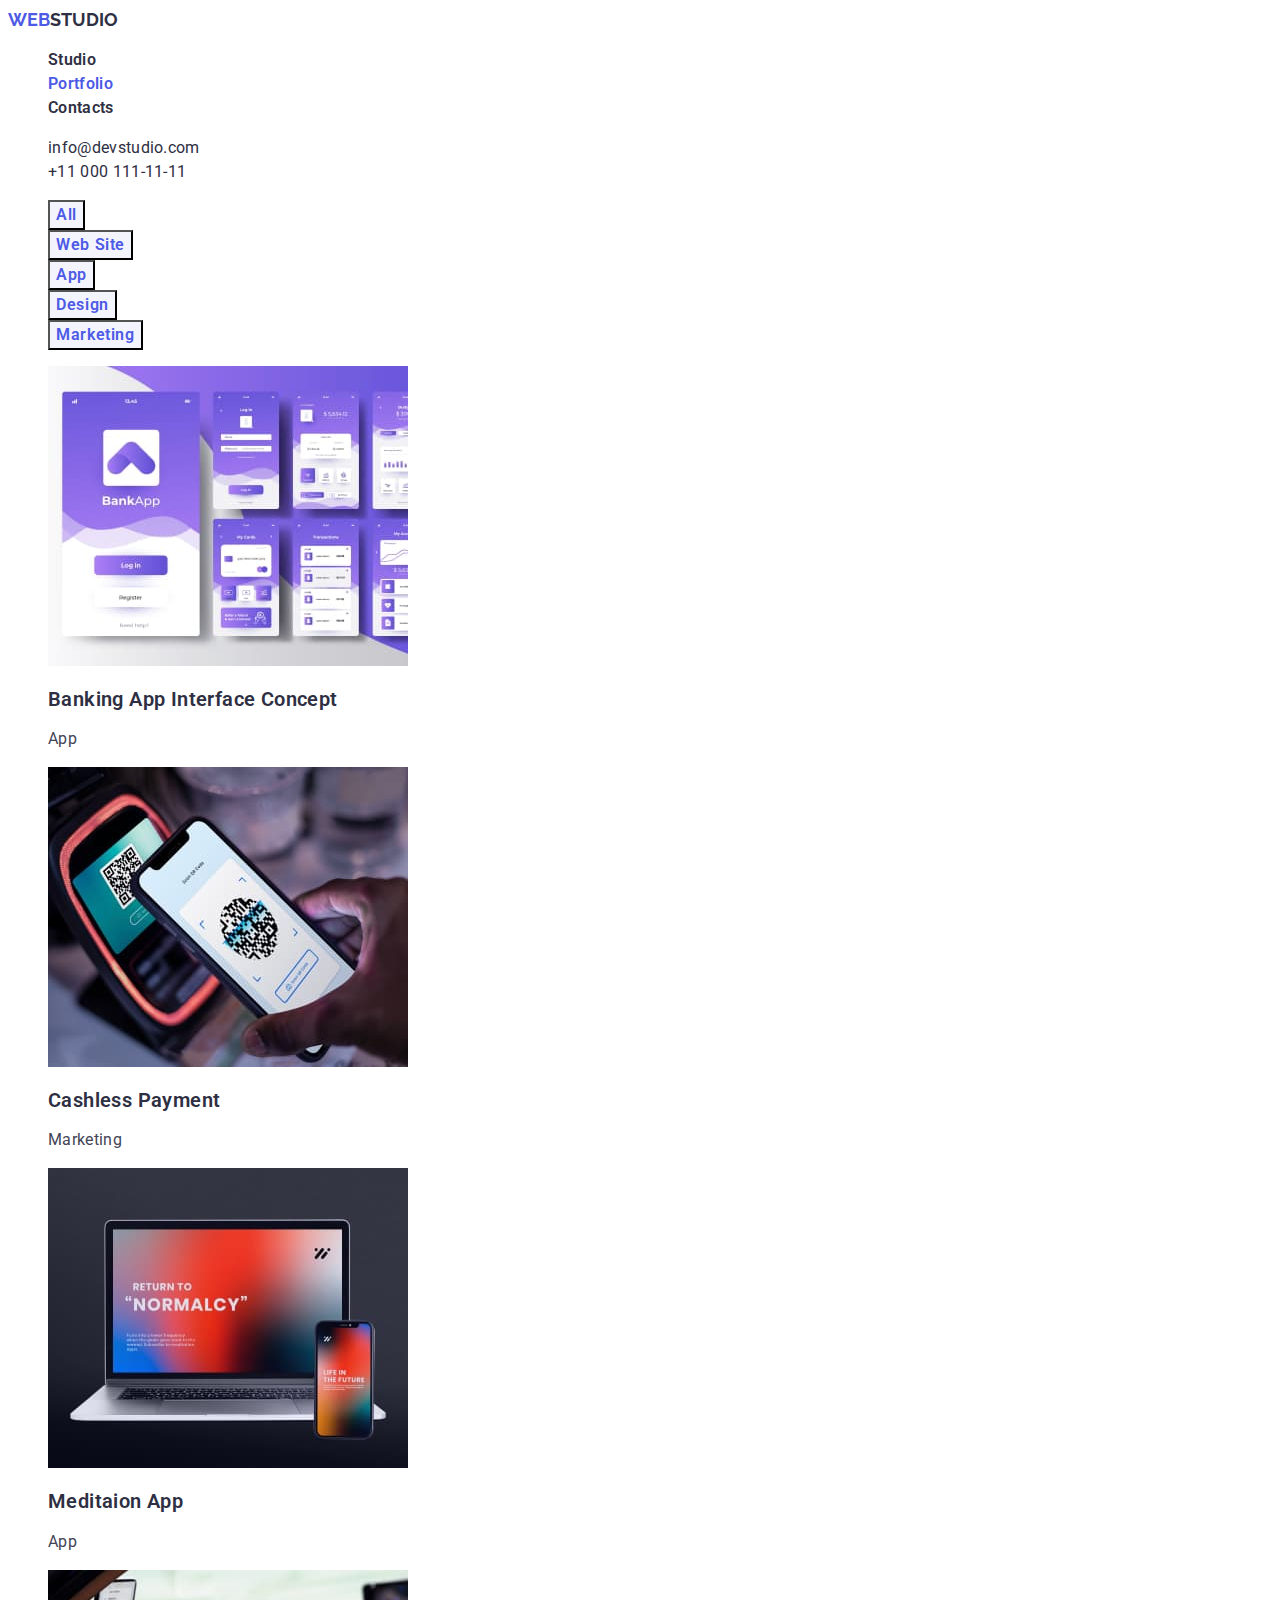
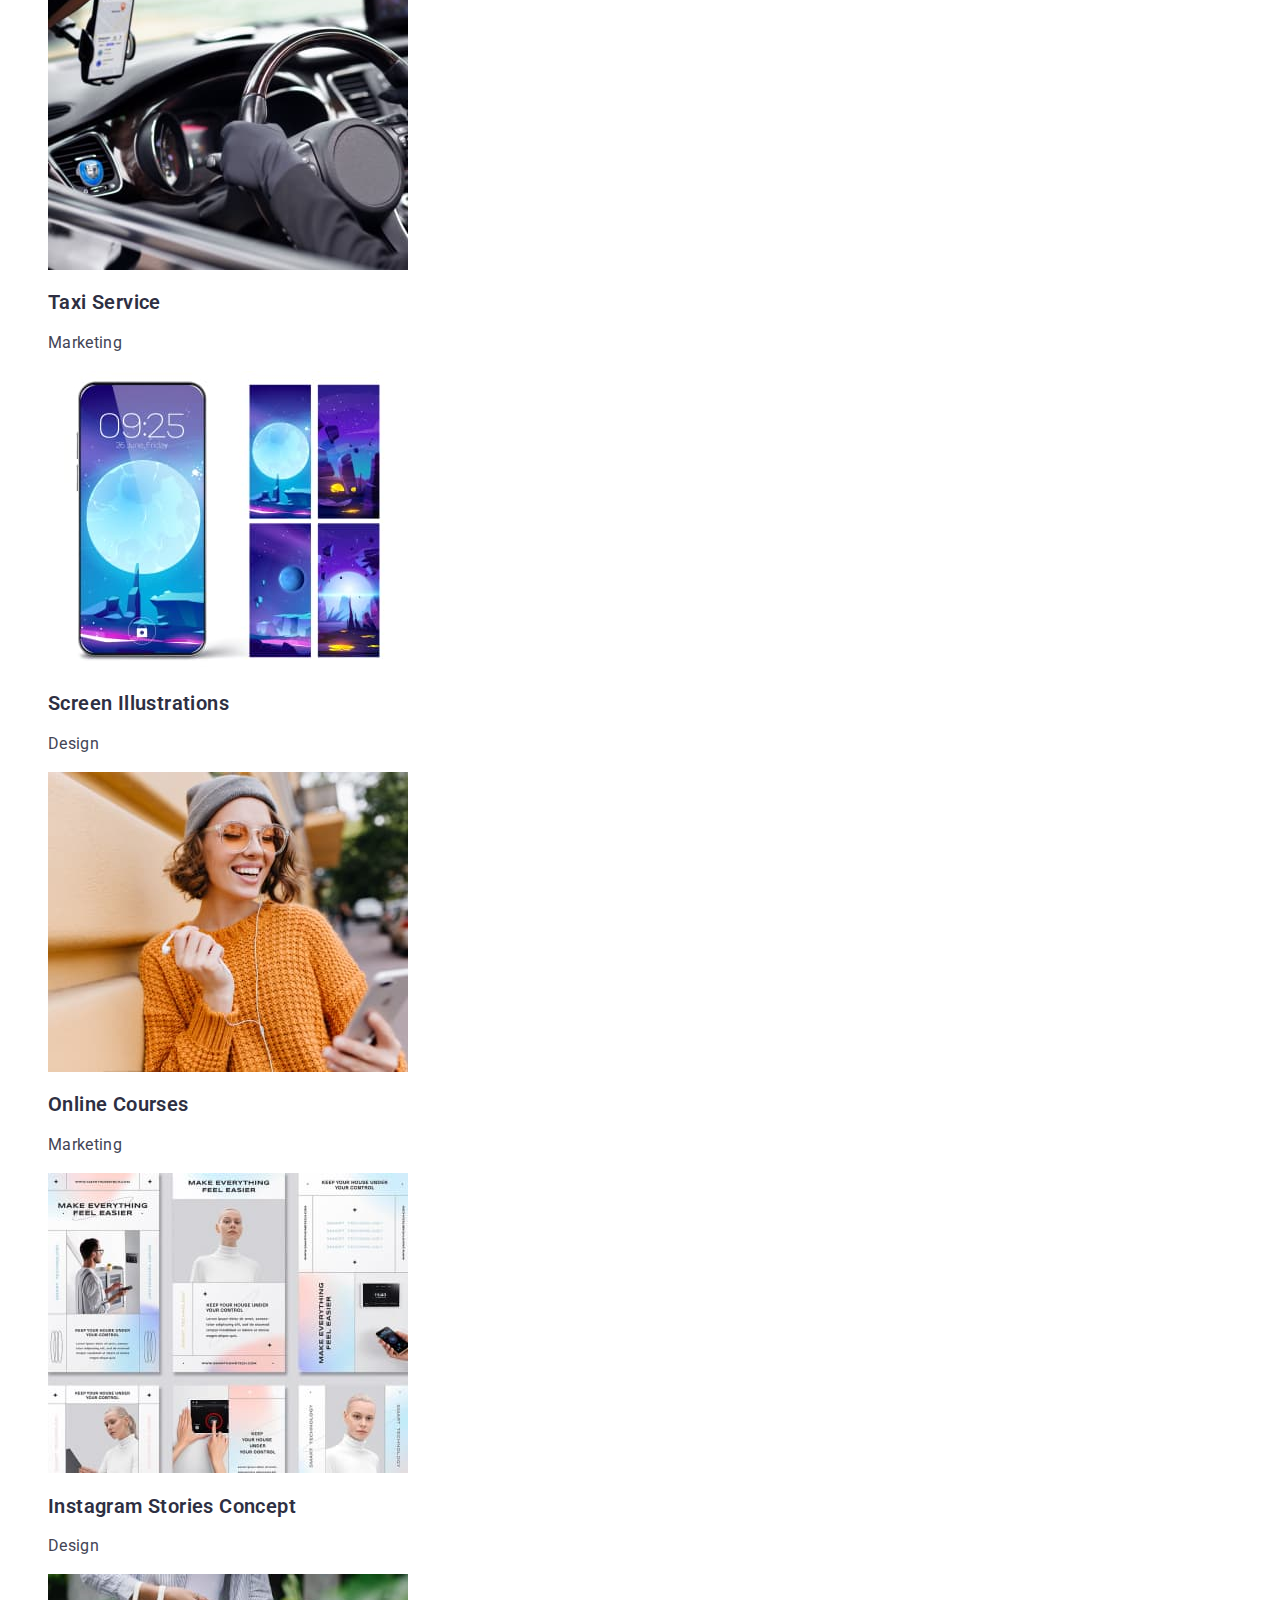
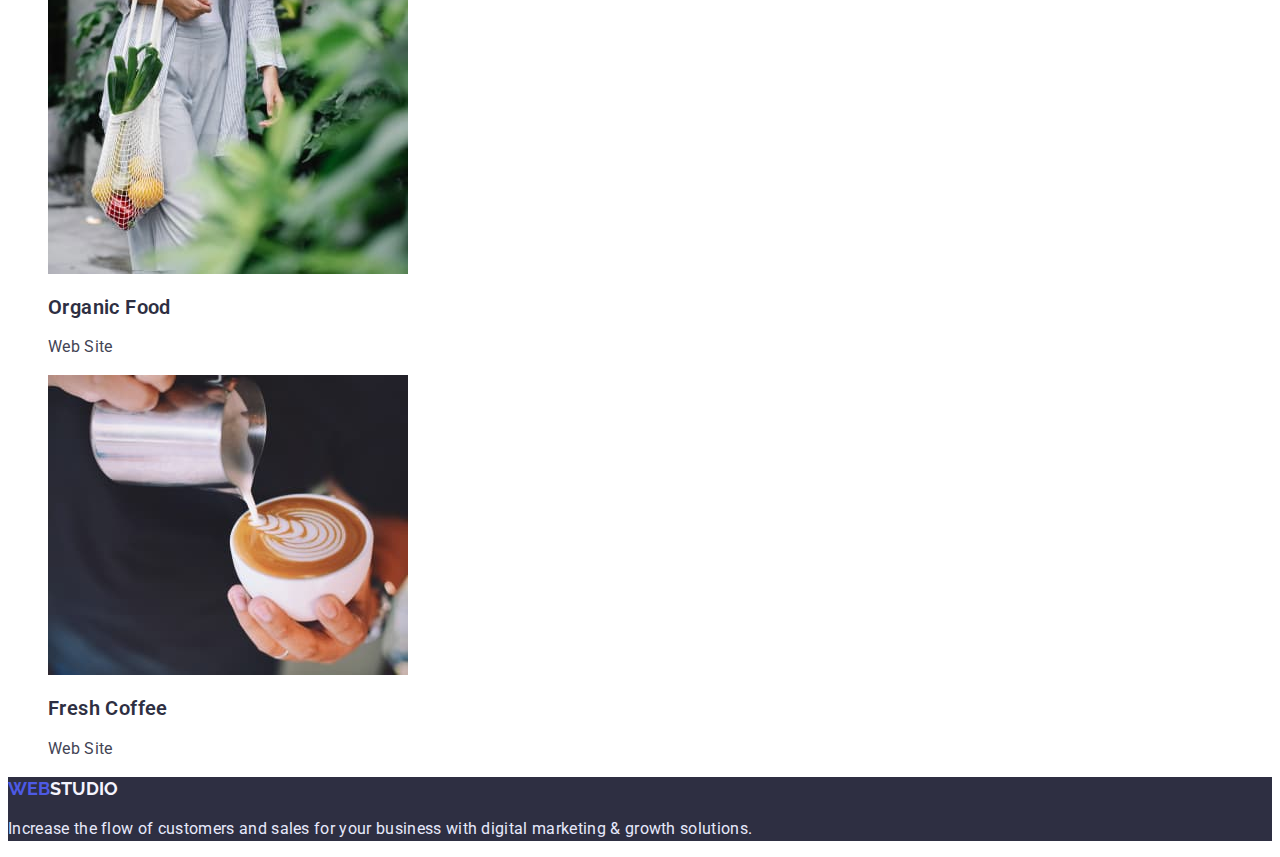
==== portfolio.html @ fbc9b9a9 "Start of third homework" ====
<!DOCTYPE html>
<html lang="en">
  <head>
    <meta charset="UTF-8" />
    <meta http-equiv="X-UA-Compatible" content="IE=edge" />
    <meta name="viewport" content="width=device-width, initial-scale=1.0" />
    <title>Document</title>
    <link
      href="https://fonts.googleapis.com/css2?family=Raleway:wght@700&family=Roboto:wght@400;500;700;900&display=swap"
      rel="stylesheet"
    />
    <link rel="stylesheet" href="./css/styles.css" />
  </head>
  <body>
    <header>
      <nav>
        <!-- LOGO -->
        <a class="logo" href="./index.html"><span>web</span>studio</a>
        <!-- NAVIGATION-->
        <ul class="site-nav">
          <li class="nav-list"><a href="./index.html" class="link">Studio</a></li>
          <li class="nav-list"><a href="./portfolio.html" class="link current">Portfolio</a></li>
          <li class="nav-list"><a href="" class="link">Contacts</a></li>
        </ul>
      </nav>
      <ul class="auth-nav">
        <li><a href="mailto:info@devstudio.com">info@devstudio.com</a></li>
        <li>
          <a href="tel:+110001111111" class="auth-link">+11 000 111-11-11</a>
        </li>
      </ul>
    </header>
    <main>
      <!-- EXAMPLES -->
      <section class="portfolio">
        <h1 class="visually-hidden">Examples of our work</h1>
        <ul class="filter-list">
          <li ><button class="filter-item" type="button">All</button></li>
          <li><button class="filter-item" type="button">Web Site</button></li>
          <li><button class="filter-item" type="button">App</button></li>
          <li><button class="filter-item" type="button">Design</button></li>
          <li><button class="filter-item" type="button">Marketing</button></li>
        </ul>
        <ul class="works-list">
          <li class="works-item">
            <a href="">
              <img
                src="./images/portfolio1.jpg"
                alt="Banking App"
                width="360"
                height="300"
              />
              <h2>Banking App Interface Concept</h2>
              <p>App</p>
              
            </a>
          </li>
          <li class="works-item">
            <a href="">
              <img
                src="./images/portfolio2.jpg"
                alt="Cashless Payment"
                width="360"
                height="300"
              />
              <h2>Cashless Payment</h2>
              <p>Marketing</p>
              
            </a>
          </li>
          <li class="works-item">
            <a href="">
              <img
                src="./images/portfolio3.jpg"
                alt="Computer and Phone"
                width="360"
                height="300"
              />
              <h2>Meditaion App</h2>
              <p>App</p>
              
            </a>
          </li>
          <li class="works-item">
            <a href="">
              <img
                src="./images/portfolio4.jpg"
                alt="Driver at the wheel"
                width="360"
                height="300"
              />
              <h2>Taxi Service</h2>
              <p>Marketing</p>
              
            </a>
          </li>
          <li class="works-item">
            <a href="">
              <img
                src="./images/portfolio5.jpg"
                alt="Phone screen photo"
                width="360"
                height="300"
              />
              <h2>Screen Illustrations</h2>
              <p>Design</p>
              
            </a>
          </li>
          <li class="works-item">
            <a href="">
              <img
                src="./images/portfolio6.jpg"
                alt="Smiling girl"
                width="360"
                height="300"
              />
              <h2>Online Courses</h2>
              <p>Marketing</p>
              
            </a>
          </li>
          <li class="works-item">
            <a href="">
              <img
                src="./images/portfolio7.jpg"
                alt="Instagram Stories "
                width="360"
                height="300"
              />
              <h2>Instagram Stories Concept</h2>
              <p>Design</p>
              
            </a>
          </li>
          <li class="works-item">
            <a href="">
              <img
                src="./images/portfolio8.jpg"
                alt="Organic Food"
                width="360"
                height="300"
              />
              <h2>Organic Food</h2>
              <p>Web Site</p>
              
            </a>
          </li>
          <li class="works-item">
            <a href="">
              <img
                src="./images/portfolio9.jpg"
                alt="Cup of coffee"
                width="360"
                height="300"
              />
              <h2>Fresh Coffee</h2>
              <p>Web Site</p>
              
            </a>
          </li>
        </ul>
      </section>
    </main>
    <footer>
      
      <a class="footer-logo" href="./index.html"><span>web</span>studio</a>
      <p class="tagline">
        Increase the flow of customers and sales for your business with
        digital marketing & growth solutions.
      </p>
  </footer>
  </body>
</html>
---- css/styles.css ----
:root {
  --primary-text-color: #434455;
  --secondary-text-color: #2e2f42;
  --first-background-color: #ffffff;
  --second-background-color: #f4f4fd;
  --third-background-color: #e5e5e5;
  --accent-color: #4d5ae5;
  --footer-text-color: #e7e9fc;
  --hover-button-color: #404bbf;
}
body {
  color: var(--primary-text-color);
  background-color: var(--first-background-color);
  font-family: "Roboto", sans-serif;
}

/* ЛОГОТИП */
.logo {
  font-family: "Raleway", sans-serif;
  font-weight: 700;
  font-size: 18px;
  line-height: 1.33px;
  text-transform: uppercase;
  color: var(--secondary-text-color);
}
span {
  font-family: "Raleway", sans-serif;
  font-weight: 700;
  font-size: 18px;
  line-height: 1.33;
  text-transform: uppercase;
  color: var(--accent-color);
}
a {
  text-decoration: none;
}
ul {
  list-style: none;
}
/* SITE-NAV */
.site-nav .link {
  color: var(--secondary-text-color);
  font-weight: 600;
  font-size: 16px;
  line-height: 1.5;
  letter-spacing: 0.02em;
}
.site-nav .link:hover,
.site-nav .link:focus {
  color: var(--accent-color);
}
.site-nav .link.current {
  color: var(--accent-color);
}

/* AUTH-NAV */
.auth-nav a {
  color: var(--secondary-text-color);
  font-weight: 400;
  font-size: 16px;
  line-height: 1.5;
  letter-spacing: 0.02em;
}
.auth-nav a:hover,
.auth-nav a:focus {
  color: var(--accent-color);
}

/* HERO */
.hero {
  background-color: var(--secondary-text-color);
}
.hero-title {
  color: var(--first-background-color);
  font-weight: 600;
  font-size: 56px;
  line-height: 1.07;
  text-align: center;
  letter-spacing: 0.02em;
}
.hero-button {
  font-family: "Roboto", sans-serif;
  background-color: var(--accent-color);
  color: var(--first-background-color);
  font-weight: 600;
  font-size: 16px;
  line-height: 1.9;
  letter-spacing: 0.04em;
  cursor: pointer;
}
.hero-button:hover,
.hero-button:focus {
  background-color: var(--hover-button-color);
}

/* ADVANTAGES */
.feature-list h3 {
  font-weight: 600;
  color: var(--secondary-text-color);
  font-size: 20px;
  line-height: 1.2;
  letter-spacing: 0.02em;
}
.feature-list .text {
  font-size: 16px;
  line-height: 1.5;
  letter-spacing: 0.02em;
}
.visually-hidden {
  position: absolute;
  white-space: nowrap;
  width: 1px;
  height: 1px;
  overflow: hidden;
  border: 0;
  padding: 0;
  clip: rect(0 0 0 0);
  clip-path: inset(50%);
  margin: -1px;
}
/* TEAM */
.section-team {
  background-color: var(--second-background-color);
}
.team-list li {
  background-color: var(--first-background-color);
}
.section-title {
  color: var(--secondary-text-color);
  font-weight: 600;
  font-size: 36px;
  line-height: 1.11;
  text-align: center;
  letter-spacing: 0.02em;
  text-transform: capitalize;
}
.name {
  color: var(--secondary-text-color);
  font-weight: 600;
  font-size: 20px;
  line-height: 1.2;
  letter-spacing: 0.02em;
}
.profession {
  font-weight: 400;
  font-size: 16px;
  line-height: 1.5;
  letter-spacing: 0.02em;
}
/* FOOTER */
footer {
  background-color: var(--secondary-text-color);
}
.footer-logo {
  font-family: "Raleway", sans-serif;
  font-weight: 700;
  font-size: 18px;
  line-height: 1.33px;
  text-transform: uppercase;
  color: var(--second-background-color);
}
.tagline {
  color: var(--footer-text-color);
  font-weight: 400;
  font-size: 16px;
  line-height: 1.5;
  letter-spacing: 0.02em;
}

/* PORTFOLIO */


.filter-item {
  background-color: var(--second-background-color);
  color: var(--accent-color);
  font-family: 'Roboto',sans-serif;
  font-weight: 600;
  font-size: 16px;
  line-height: 1.5;
  display: flex;
  align-items: center;
  text-align: center;
  letter-spacing: 0.04em;
}

.filter-item:hover,
.filter-item:focus {
  background-color: var(--accent-color);
  color: var(--first-background-color);
}
.filter-item {
  cursor: pointer;
}
.works-item h2 {
  color: var(--secondary-text-color);
  font-weight: 600;
  font-size: 20px;
  line-height: 1.2;
  letter-spacing: 0.02em;
}
.works-item p {
  color: var(--primary-text-color);
  font-size: 16px;
  line-height: 1.5;
  letter-spacing: 0.02em;
}
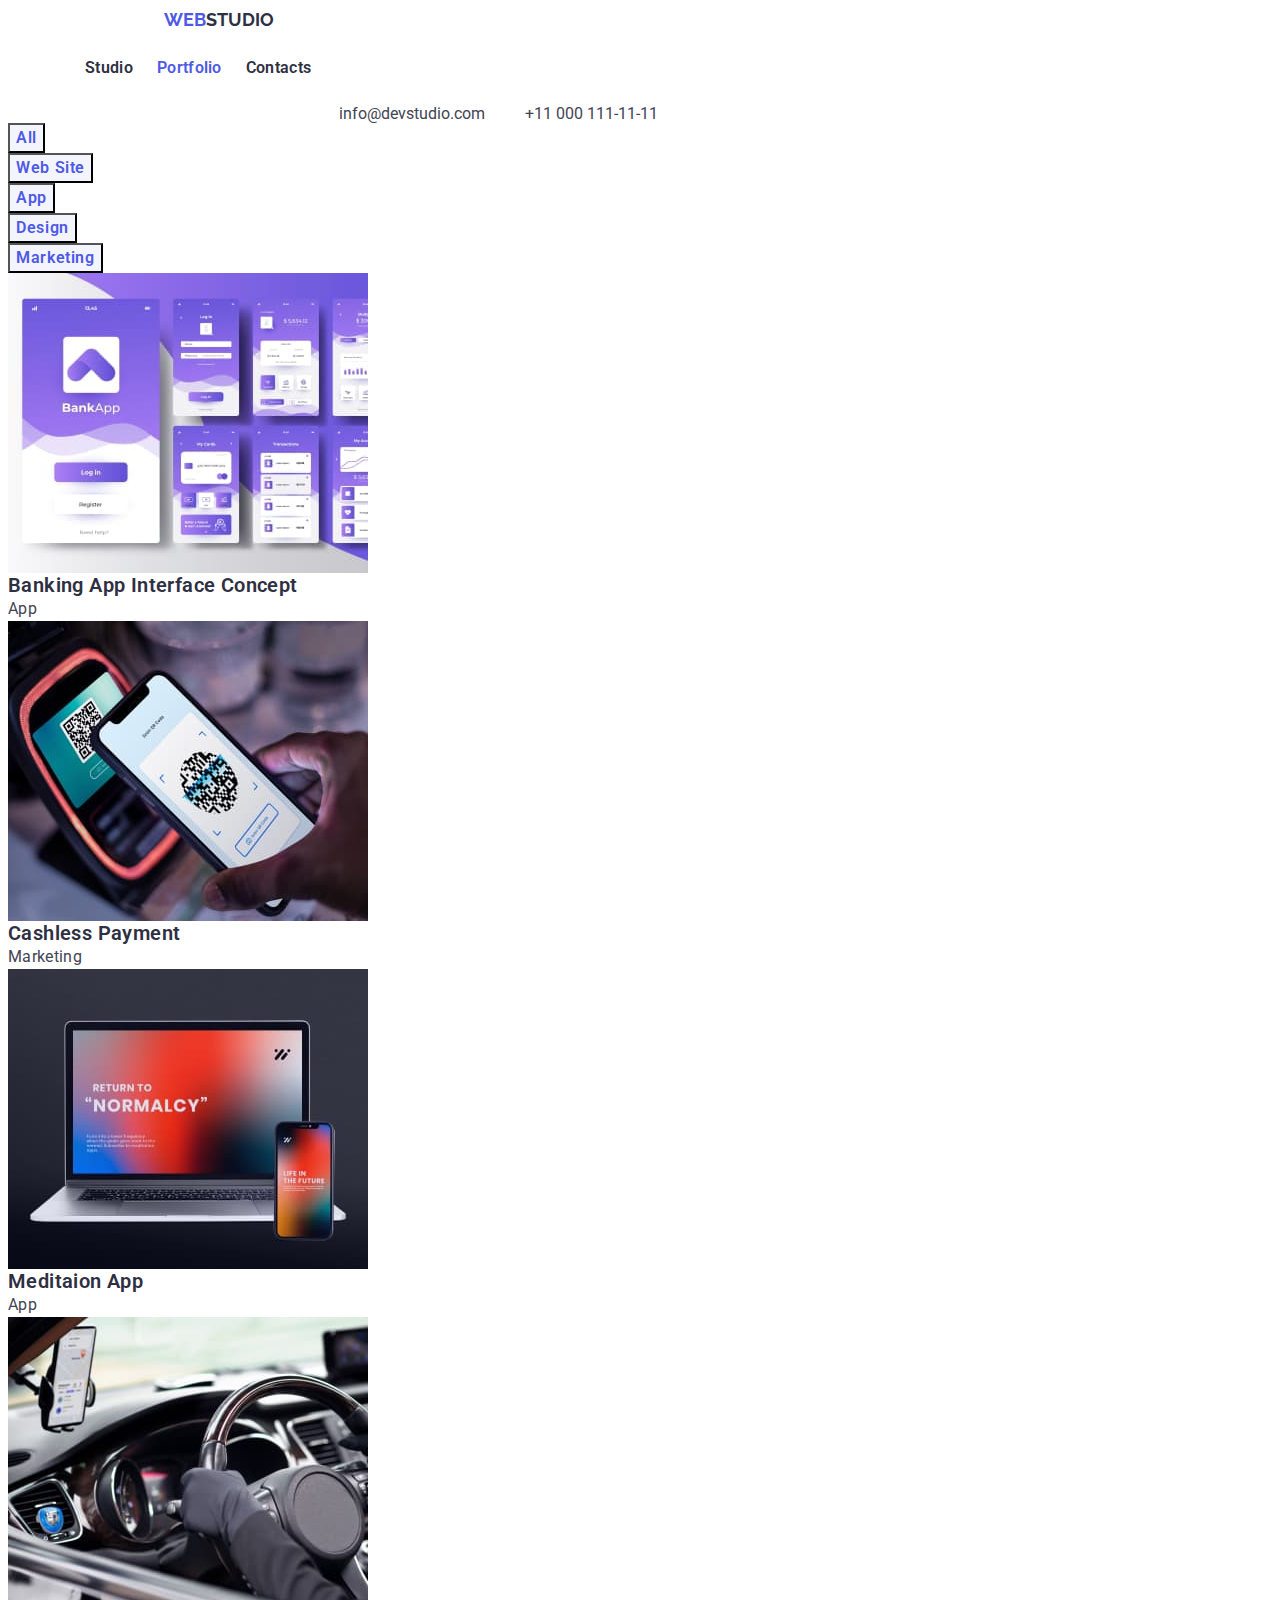
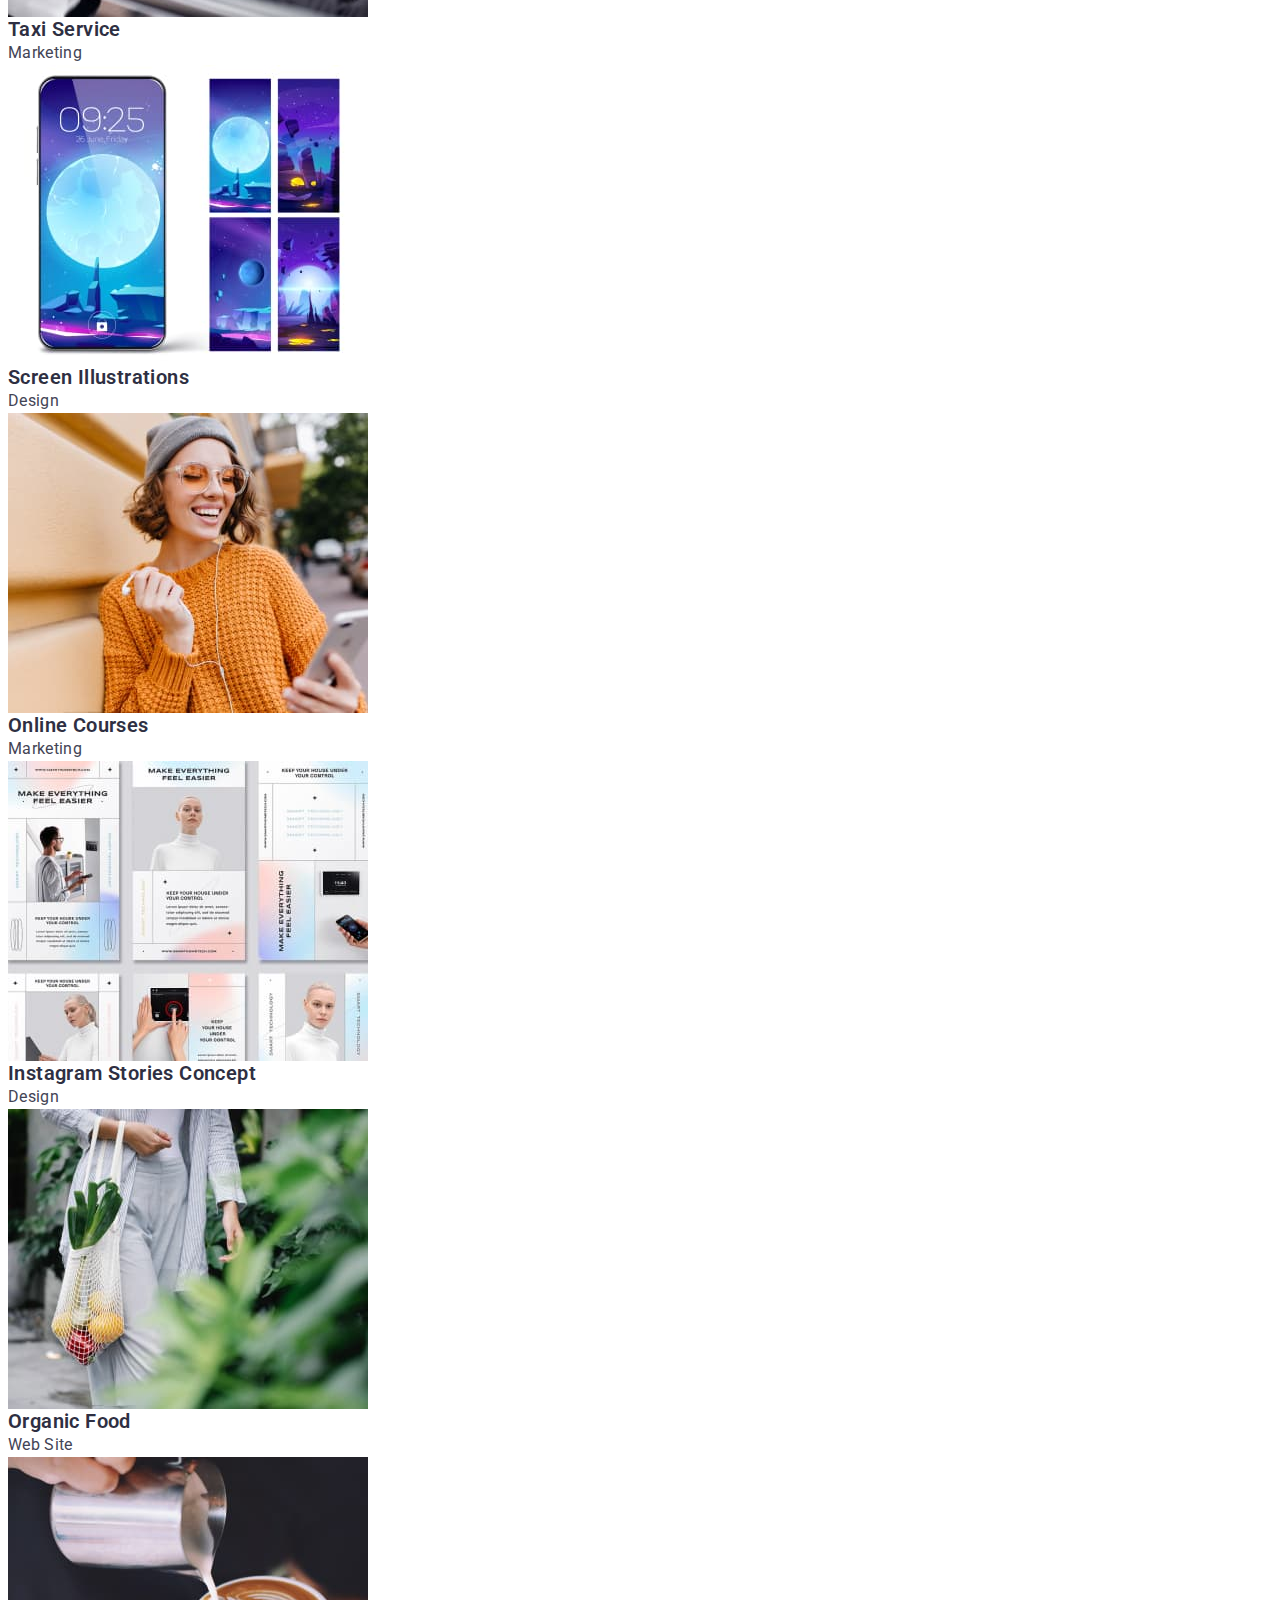
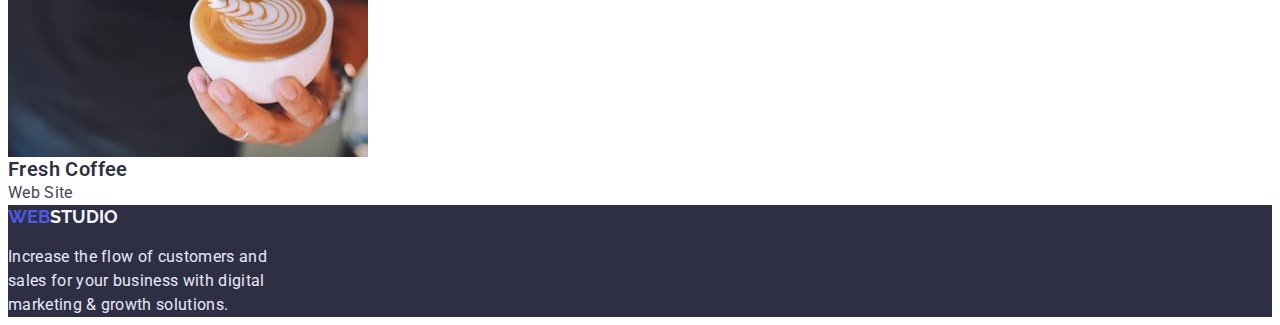
==== commit 8214d8b3: "Page markup" ====
--- a/portfolio.html
+++ b/portfolio.html
@@ -4,11 +4,19 @@
     <meta charset="UTF-8" />
     <meta http-equiv="X-UA-Compatible" content="IE=edge" />
     <meta name="viewport" content="width=device-width, initial-scale=1.0" />
+    <link
+      rel="stylesheet"
+      href="https://cdnjs.cloudflare.com/ajax/libs/modern-normalize/1.1.0/modern-normalize.min.css"
+      integrity="sha512-wpPYUAdjBVSE4KJnH1VR1HeZfpl1ub8YT/NKx4PuQ5NmX2tKuGu6U/JRp5y+Y8XG2tV+wKQpNHVUX03MfMFn9Q=="
+      crossorigin="anonymous"
+      referrerpolicy="no-referrer"
+    />
     <title>Document</title>
     <link
       href="https://fonts.googleapis.com/css2?family=Raleway:wght@700&family=Roboto:wght@400;500;700;900&display=swap"
       rel="stylesheet"
     />
+    <link rel="stylesheet" href="./css/reset.css">
     <link rel="stylesheet" href="./css/styles.css" />
   </head>
   <body>
--- a/css/styles.css
+++ b/css/styles.css
@@ -8,10 +8,24 @@
   --footer-text-color: #e7e9fc;
   --hover-button-color: #404bbf;
 }
+
 body {
   color: var(--primary-text-color);
   background-color: var(--first-background-color);
   font-family: "Roboto", sans-serif;
+}
+.container {
+  width: 1158px;
+  margin: 0 auto;
+}
+.section {
+  padding-top: 120px;
+  padding-bottom: 120px;
+}
+.header-container {
+  display: flex;
+ 
+  
 }
 
 /* ЛОГОТИП */
@@ -22,6 +36,7 @@
   line-height: 1.33px;
   text-transform: uppercase;
   color: var(--secondary-text-color);
+  margin-left: 156px;
 }
 span {
   font-family: "Raleway", sans-serif;
@@ -31,14 +46,22 @@
   text-transform: uppercase;
   color: var(--accent-color);
 }
-a {
-  text-decoration: none;
-}
-ul {
-  list-style: none;
-}
+
 /* SITE-NAV */
-.site-nav .link {
+.header-nav {
+  display: flex;
+  align-items: center;
+}
+.site-nav {
+  display: flex;
+  margin-left: 77px;
+  gap: 24px;
+}
+
+ .link {
+  display: block;
+  padding-top: 24px;
+  padding-bottom: 24px;
   color: var(--secondary-text-color);
   font-weight: 600;
   font-size: 16px;
@@ -54,12 +77,23 @@
 }
 
 /* AUTH-NAV */
-.auth-nav a {
+.auth-nav {
+  display: flex;
+  margin-left: 331px;
+  gap: 40px;
+  align-items: center;
+}
+
+.auth-nav-link-item {
+  display: block;
+  padding-top: 24px;
+  padding-bottom: 24px;
   color: var(--secondary-text-color);
   font-weight: 400;
   font-size: 16px;
   line-height: 1.5;
   letter-spacing: 0.02em;
+
 }
 .auth-nav a:hover,
 .auth-nav a:focus {
@@ -71,6 +105,8 @@
   background-color: var(--secondary-text-color);
 }
 .hero-title {
+max-width: 492px;
+ margin: 0 auto;
   color: var(--first-background-color);
   font-weight: 600;
   font-size: 56px;
@@ -79,6 +115,7 @@
   letter-spacing: 0.02em;
 }
 .hero-button {
+  margin: 0 auto;
   font-family: "Roboto", sans-serif;
   background-color: var(--accent-color);
   color: var(--first-background-color);
@@ -94,6 +131,7 @@
 }
 
 /* ADVANTAGES */
+
 .feature-list h3 {
   font-weight: 600;
   color: var(--secondary-text-color);
@@ -151,6 +189,10 @@
 footer {
   background-color: var(--secondary-text-color);
 }
+.container-footer {
+  padding-top: 100px;
+  padding-bottom: 100px;
+}
 .footer-logo {
   font-family: "Raleway", sans-serif;
   font-weight: 700;
@@ -160,6 +202,8 @@
   color: var(--second-background-color);
 }
 .tagline {
+  padding-top: 16px;
+  max-width: 264px;;
   color: var(--footer-text-color);
   font-weight: 400;
   font-size: 16px;
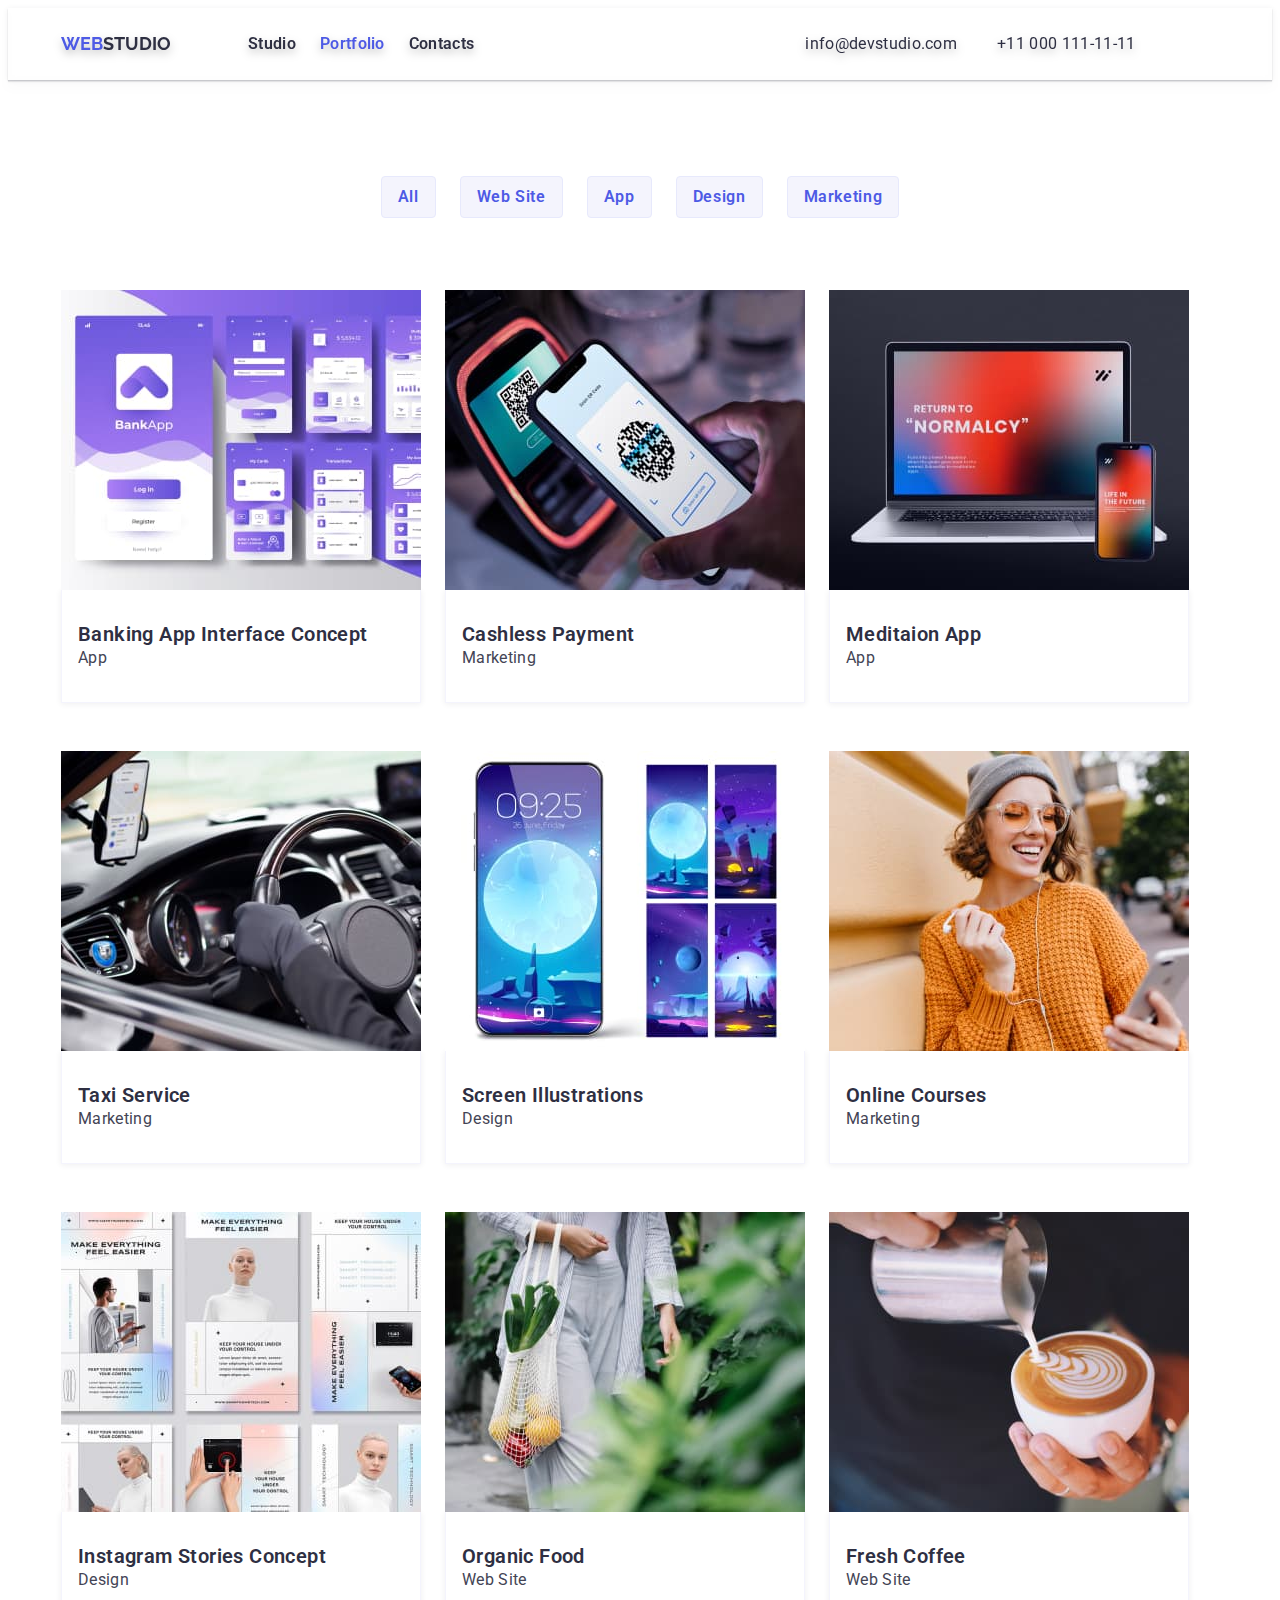
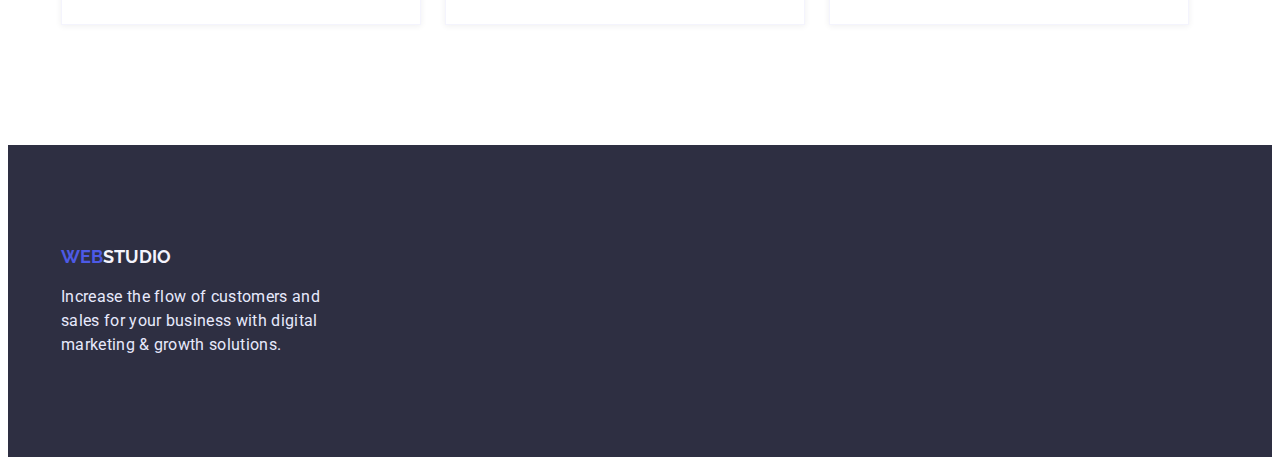
==== commit ace93d78: "first attempt" ====
--- a/portfolio.html
+++ b/portfolio.html
@@ -16,167 +16,200 @@
       href="https://fonts.googleapis.com/css2?family=Raleway:wght@700&family=Roboto:wght@400;500;700;900&display=swap"
       rel="stylesheet"
     />
-    <link rel="stylesheet" href="./css/reset.css">
+    <link rel="stylesheet" href="./css/reset.css" />
     <link rel="stylesheet" href="./css/styles.css" />
   </head>
   <body>
-    <header>
-      <nav>
-        <!-- LOGO -->
-        <a class="logo" href="./index.html"><span>web</span>studio</a>
-        <!-- NAVIGATION-->
-        <ul class="site-nav">
-          <li class="nav-list"><a href="./index.html" class="link">Studio</a></li>
-          <li class="nav-list"><a href="./portfolio.html" class="link current">Portfolio</a></li>
-          <li class="nav-list"><a href="" class="link">Contacts</a></li>
+    <header class="header header-portfolio">
+      <div class="container header-container">
+        <nav class="header-nav">
+          <!-- LOGO -->
+          <a class="logo" href="./index.html"><span>web</span>studio</a>
+          <!-- NAVIGATION-->
+          <ul class="site-nav">
+            <li class="site-nav-link">
+              <a href="./index.html" class="link ">Studio</a>
+            </li>
+            <li class="site-nav-link">
+              <a href="./portfolio.html" class="link current">Portfolio</a>
+            </li>
+            <li class="site-nav-link"><a href="" class="link">Contacts</a></li>
+          </ul>
+        </nav>
+        <ul class="auth-nav">
+          <li class="auth-nav-link">
+            <a class="auth-nav-link-item" href="mailto:info@devstudio.com">info@devstudio.com</a>
+          </li>
+          <li class="auth-nav-link">
+            <a class="auth-nav-link-item" href="tel:+110001111111">+11 000 111-11-11</a>
+          </li>
         </ul>
-      </nav>
-      <ul class="auth-nav">
-        <li><a href="mailto:info@devstudio.com">info@devstudio.com</a></li>
-        <li>
-          <a href="tel:+110001111111" class="auth-link">+11 000 111-11-11</a>
-        </li>
-      </ul>
+      </div>
     </header>
     <main>
-      <!-- EXAMPLES -->
-      <section class="portfolio">
-        <h1 class="visually-hidden">Examples of our work</h1>
-        <ul class="filter-list">
-          <li ><button class="filter-item" type="button">All</button></li>
-          <li><button class="filter-item" type="button">Web Site</button></li>
-          <li><button class="filter-item" type="button">App</button></li>
-          <li><button class="filter-item" type="button">Design</button></li>
-          <li><button class="filter-item" type="button">Marketing</button></li>
-        </ul>
-        <ul class="works-list">
-          <li class="works-item">
-            <a href="">
-              <img
-                src="./images/portfolio1.jpg"
-                alt="Banking App"
-                width="360"
-                height="300"
-              />
-              <h2>Banking App Interface Concept</h2>
-              <p>App</p>
-              
-            </a>
-          </li>
-          <li class="works-item">
-            <a href="">
-              <img
-                src="./images/portfolio2.jpg"
-                alt="Cashless Payment"
-                width="360"
-                height="300"
-              />
-              <h2>Cashless Payment</h2>
-              <p>Marketing</p>
-              
-            </a>
-          </li>
-          <li class="works-item">
-            <a href="">
-              <img
-                src="./images/portfolio3.jpg"
-                alt="Computer and Phone"
-                width="360"
-                height="300"
-              />
-              <h2>Meditaion App</h2>
-              <p>App</p>
-              
-            </a>
-          </li>
-          <li class="works-item">
-            <a href="">
-              <img
-                src="./images/portfolio4.jpg"
-                alt="Driver at the wheel"
-                width="360"
-                height="300"
-              />
-              <h2>Taxi Service</h2>
-              <p>Marketing</p>
-              
-            </a>
-          </li>
-          <li class="works-item">
-            <a href="">
-              <img
-                src="./images/portfolio5.jpg"
-                alt="Phone screen photo"
-                width="360"
-                height="300"
-              />
-              <h2>Screen Illustrations</h2>
-              <p>Design</p>
-              
-            </a>
-          </li>
-          <li class="works-item">
-            <a href="">
-              <img
-                src="./images/portfolio6.jpg"
-                alt="Smiling girl"
-                width="360"
-                height="300"
-              />
-              <h2>Online Courses</h2>
-              <p>Marketing</p>
-              
-            </a>
-          </li>
-          <li class="works-item">
-            <a href="">
-              <img
-                src="./images/portfolio7.jpg"
-                alt="Instagram Stories "
-                width="360"
-                height="300"
-              />
-              <h2>Instagram Stories Concept</h2>
-              <p>Design</p>
-              
-            </a>
-          </li>
-          <li class="works-item">
-            <a href="">
-              <img
-                src="./images/portfolio8.jpg"
-                alt="Organic Food"
-                width="360"
-                height="300"
-              />
-              <h2>Organic Food</h2>
-              <p>Web Site</p>
-              
-            </a>
-          </li>
-          <li class="works-item">
-            <a href="">
-              <img
-                src="./images/portfolio9.jpg"
-                alt="Cup of coffee"
-                width="360"
-                height="300"
-              />
-              <h2>Fresh Coffee</h2>
-              <p>Web Site</p>
-              
-            </a>
-          </li>
-        </ul>
+      
+      
+    <!-- EXAMPLES -->
+
+      <!-- Filters -->
+      <section class="container portfolio">
+        <div class="container-filter">
+          <h1 class="visually-hidden">Examples of our work</h1>
+          <ul class="filter-list">
+            <li class="filter-item"><button type="button">All</button></li>
+            <li class="filter-item"><button type="button">Web Site</button></li>
+            <li class="filter-item"><button type="button">App</button></li>
+            <li class="filter-item"><button type="button">Design</button></li>
+            <li class="filter-item"><button type="button">Marketing</button></li>
+          </ul>
+
+
+      <!-- Examples -->
+
+
+          <ul class="works-list">
+            <li class="works-item">
+              <a href="">
+                <img
+                  src="./images/portfolio1.jpg"
+                  alt="Banking App"
+                  width="360"
+                  height="300"/>
+                <div class="text-wrap">
+                  <h2>Banking App Interface Concept</h2>
+                  <p>App</p></div> </a></li>
+            <li class="works-item">
+              <a href="">
+                <img
+                  src="./images/portfolio2.jpg"
+                  alt="Cashless Payment"
+                  width="360"
+                  height="300"
+                />
+                <div class="text-wrap">
+                  <h2>Cashless Payment</h2>
+                  <p>Marketing</p>
+                </div>
+                
+              </a>
+            </li>
+            <li class="works-item">
+              <a href="">
+                <img
+                  src="./images/portfolio3.jpg"
+                  alt="Computer and Phone"
+                  width="360"
+                  height="300"
+                />
+                <div class="text-wrap">
+                  <h2>Meditaion App</h2>
+                  <p>App</p>
+                </div>
+                
+              </a>
+            </li>
+            <li class="works-item">
+              <a href="">
+                <img
+                  src="./images/portfolio4.jpg"
+                  alt="Driver at the wheel"
+                  width="360"
+                  height="300"
+                />
+                <div class="text-wrap">
+                  <h2>Taxi Service</h2>
+                  <p>Marketing</p>
+                </div>
+                
+                
+              </a>
+            </li>
+            <li class="works-item">
+              <a href="">
+                <img
+                  src="./images/portfolio5.jpg"
+                  alt="Phone screen photo"
+                  width="360"
+                  height="300"
+                />
+                <div class="text-wrap">
+                  <h2>Screen Illustrations</h2>
+                  <p>Design</p>
+                </div>
+                
+              </a>
+            </li>
+            <li class="works-item">
+              <a href="">
+                <img
+                  src="./images/portfolio6.jpg"
+                  alt="Smiling girl"
+                  width="360"
+                  height="300"
+                />
+                <div class="text-wrap">
+                  <h2>Online Courses</h2>
+                  <p>Marketing</p>
+                </div>
+               
+              </a>
+            </li>
+            <li class="works-item">
+              <a href="">
+                <img
+                  src="./images/portfolio7.jpg"
+                  alt="Instagram Stories "
+                  width="360"
+                  height="300"
+                />
+                <div class="text-wrap">
+                  <h2>Instagram Stories Concept</h2>
+                  <p>Design</p>
+                </div>
+                
+              </a>
+            </li>
+            <li class="works-item">
+              <a href="">
+                <img
+                  src="./images/portfolio8.jpg"
+                  alt="Organic Food"
+                  width="360"
+                  height="300"
+                />
+                <div class="text-wrap">
+                  <h2>Organic Food</h2>
+                  <p>Web Site</p>
+                </div>
+               
+              </a>
+            </li>
+            <li class="works-item">
+              <a href="">
+                <img
+                  src="./images/portfolio9.jpg"
+                  alt="Cup of coffee"
+                  width="360"
+                  height="300"
+                />
+                <div class="text-wrap">
+                  <h2>Fresh Coffee</h2>
+                  <p>Web Site</p>
+                </div>
+                
+              </a>
+            </li>
+          </ul>
+        </div>
       </section>
     </main>
     <footer>
-      
-      <a class="footer-logo" href="./index.html"><span>web</span>studio</a>
-      <p class="tagline">
-        Increase the flow of customers and sales for your business with
-        digital marketing & growth solutions.
-      </p>
-  </footer>
+      <div class="container container-footer">
+        <a class="footer-logo" href="./index.html"><span>web</span>studio</a>
+        <p class="tagline">
+          Increase the flow of customers and sales for your business with
+          digital marketing & growth solutions.</p>
+      </div>
+    </footer>
   </body>
 </html>
--- a/css/styles.css
+++ b/css/styles.css
@@ -14,9 +14,13 @@
   background-color: var(--first-background-color);
   font-family: "Roboto", sans-serif;
 }
+.header {
+  filter: drop-shadow(0px 4px 4px rgba(0, 0, 0, 0.25));
+}
 .container {
   width: 1158px;
   margin: 0 auto;
+  padding: 0 15px;
 }
 .section {
   padding-top: 120px;
@@ -24,8 +28,6 @@
 }
 .header-container {
   display: flex;
- 
-  
 }
 
 /* ЛОГОТИП */
@@ -36,7 +38,6 @@
   line-height: 1.33px;
   text-transform: uppercase;
   color: var(--secondary-text-color);
-  margin-left: 156px;
 }
 span {
   font-family: "Raleway", sans-serif;
@@ -58,7 +59,7 @@
   gap: 24px;
 }
 
- .link {
+.link {
   display: block;
   padding-top: 24px;
   padding-bottom: 24px;
@@ -77,15 +78,14 @@
 }
 
 /* AUTH-NAV */
+
 .auth-nav {
   display: flex;
   margin-left: 331px;
-  gap: 40px;
   align-items: center;
 }
 
 .auth-nav-link-item {
-  display: block;
   padding-top: 24px;
   padding-bottom: 24px;
   color: var(--secondary-text-color);
@@ -93,7 +93,7 @@
   font-size: 16px;
   line-height: 1.5;
   letter-spacing: 0.02em;
-
+  margin-right: 40px;
 }
 .auth-nav a:hover,
 .auth-nav a:focus {
@@ -101,21 +101,25 @@
 }
 
 /* HERO */
+
 .hero {
   background-color: var(--secondary-text-color);
+  padding-top: 192px;
+  padding-bottom: 192px;
+  text-align: center;
 }
 .hero-title {
-max-width: 492px;
- margin: 0 auto;
+  max-width: 500px;
+  margin: 0 auto;
   color: var(--first-background-color);
   font-weight: 600;
   font-size: 56px;
   line-height: 1.07;
-  text-align: center;
-  letter-spacing: 0.02em;
+  letter-spacing: 0.02em;
+  margin-bottom: 42px;
 }
 .hero-button {
-  margin: 0 auto;
+  min-width: 176px;
   font-family: "Roboto", sans-serif;
   background-color: var(--accent-color);
   color: var(--first-background-color);
@@ -124,6 +128,9 @@
   line-height: 1.9;
   letter-spacing: 0.04em;
   cursor: pointer;
+  box-shadow: 0px 4px 4px rgba(0, 0, 0, 0.15);
+  border-radius: 4px;
+  padding: 16px 32px;
 }
 .hero-button:hover,
 .hero-button:focus {
@@ -131,7 +138,14 @@
 }
 
 /* ADVANTAGES */
-
+.feature-list {
+  display: flex;
+  gap: 24px;
+}
+
+.text {
+  margin-top: 8px;
+}
 .feature-list h3 {
   font-weight: 600;
   color: var(--secondary-text-color);
@@ -143,6 +157,7 @@
   font-size: 16px;
   line-height: 1.5;
   letter-spacing: 0.02em;
+  max-width: 264px;
 }
 .visually-hidden {
   position: absolute;
@@ -156,12 +171,30 @@
   clip-path: inset(50%);
   margin: -1px;
 }
+/* OFFER */
+.offer {
+  padding-top: 0;
+  padding-bottom: 120px;
+}
+.section-list {
+  display: flex;
+  gap: 24px;
+  margin-top: 72px;
+}
+
 /* TEAM */
-.section-team {
+
+.team {
   background-color: var(--second-background-color);
 }
-.team-list li {
+.list-team {
+  display: flex;
+  gap: 24px;
+  margin-top: 72px;
+}
+.list-team-item {
   background-color: var(--first-background-color);
+  margin: 0 auto;
 }
 .section-title {
   color: var(--secondary-text-color);
@@ -173,6 +206,9 @@
   text-transform: capitalize;
 }
 .name {
+  text-align: center;
+  margin-top: 32px;
+  margin-bottom: 8px;
   color: var(--secondary-text-color);
   font-weight: 600;
   font-size: 20px;
@@ -180,6 +216,8 @@
   letter-spacing: 0.02em;
 }
 .profession {
+  margin-bottom: 32px;
+  text-align: center;
   font-weight: 400;
   font-size: 16px;
   line-height: 1.5;
@@ -203,7 +241,7 @@
 }
 .tagline {
   padding-top: 16px;
-  max-width: 264px;;
+  max-width: 264px;
   color: var(--footer-text-color);
   font-weight: 400;
   font-size: 16px;
@@ -213,27 +251,56 @@
 
 /* PORTFOLIO */
 
-
-.filter-item {
+.header-portfolio {
+  box-shadow: 0px 2px 1px rgba(46, 47, 66, 0.08),
+    0px 1px 1px rgba(46, 47, 66, 0.16), 0px 1px 6px rgba(46, 47, 66, 0.08);
+}
+/* Filter */
+.container-filter {
+  padding-bottom: 120px;
+}
+.filter-list {
+  display: flex;
+  gap: 24px;
+  justify-content: center;
+  margin-top: 96px;
+  margin-bottom: 72px;
+}
+.filter-item button {
+  padding: 8px 16px;
   background-color: var(--second-background-color);
   color: var(--accent-color);
-  font-family: 'Roboto',sans-serif;
-  font-weight: 600;
-  font-size: 16px;
-  line-height: 1.5;
-  display: flex;
-  align-items: center;
+  font-family: "Roboto", sans-serif;
+  font-weight: 600;
+  font-size: 16px;
+  line-height: 1.5;
   text-align: center;
   letter-spacing: 0.04em;
-}
-
-.filter-item:hover,
-.filter-item:focus {
+  cursor: pointer;
+  border: 1px solid #e7e9fc;
+  border-radius: 4px;
+}
+
+button:hover,
+button:focus {
   background-color: var(--accent-color);
   color: var(--first-background-color);
 }
-.filter-item {
-  cursor: pointer;
+
+/* Example */
+
+.works-list {
+  display: flex;
+  flex-wrap: wrap;
+  row-gap: 48px;
+  column-gap: 24px;
+}
+
+.text-wrap {
+  padding: 32px 16px;
+  border: 0.5px solid #f4f4fd;
+  box-shadow: 0px 1px 6px rgba(46, 47, 66, 0.08);
+  border-top: none;
 }
 .works-item h2 {
   color: var(--secondary-text-color);
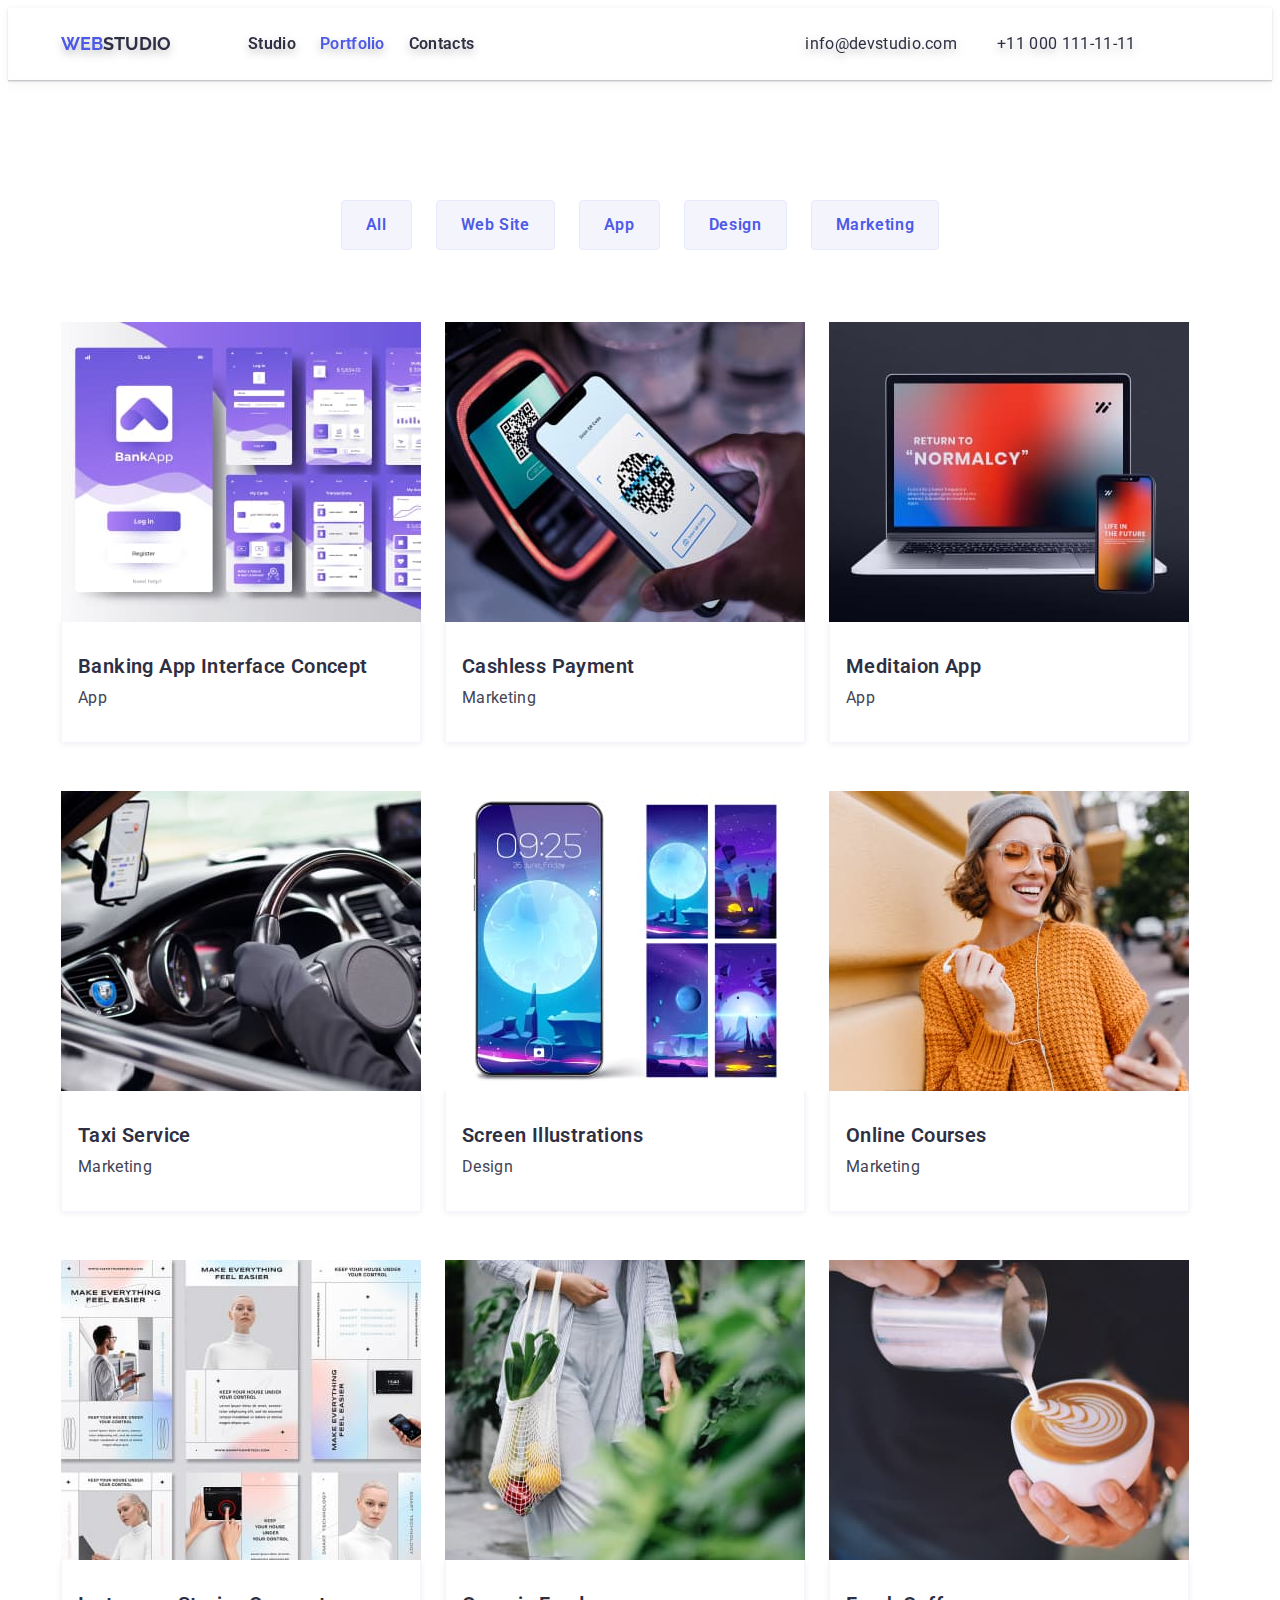
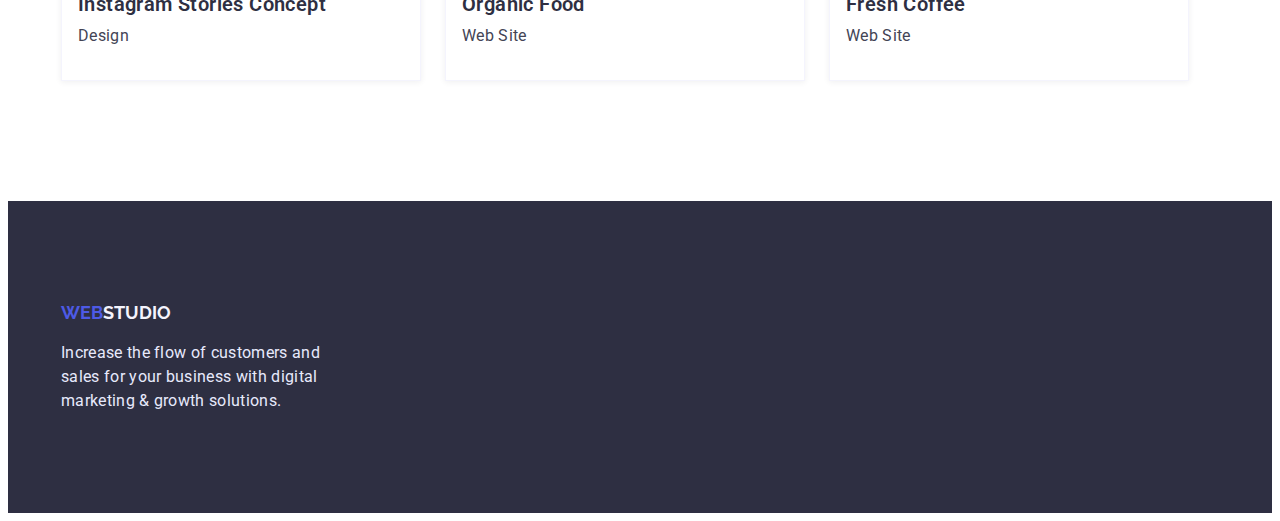
==== commit d9c630d7: "Second atempt" ====
--- a/portfolio.html
+++ b/portfolio.html
@@ -52,8 +52,8 @@
     <!-- EXAMPLES -->
 
       <!-- Filters -->
-      <section class="container portfolio">
-        <div class="container-filter">
+      <section class="section portfolio">
+        <div class="container container-filter">
           <h1 class="visually-hidden">Examples of our work</h1>
           <ul class="filter-list">
             <li class="filter-item"><button type="button">All</button></li>
@@ -203,7 +203,7 @@
         </div>
       </section>
     </main>
-    <footer>
+    <footer class="footer">
       <div class="container container-footer">
         <a class="footer-logo" href="./index.html"><span>web</span>studio</a>
         <p class="tagline">
--- a/css/styles.css
+++ b/css/styles.css
@@ -84,7 +84,9 @@
   margin-left: 331px;
   align-items: center;
 }
-
+.auth-nav-link:first-child {
+  margin-right: 40px;
+}
 .auth-nav-link-item {
   padding-top: 24px;
   padding-bottom: 24px;
@@ -93,7 +95,7 @@
   font-size: 16px;
   line-height: 1.5;
   letter-spacing: 0.02em;
-  margin-right: 40px;
+  
 }
 .auth-nav a:hover,
 .auth-nav a:focus {
@@ -137,6 +139,7 @@
   background-color: var(--hover-button-color);
 }
 
+/* Main */
 /* ADVANTAGES */
 .feature-list {
   display: flex;
@@ -195,6 +198,9 @@
 .list-team-item {
   background-color: var(--first-background-color);
   margin: 0 auto;
+  box-shadow: 0px 1px 6px rgba(46, 47, 66, 0.08), 0px 1px 1px rgba(46, 47, 66, 0.16), 0px 2px 1px rgba(46, 47, 66, 0.08);
+border-radius: 0px 0px 4px 4px;
+
 }
 .section-title {
   color: var(--secondary-text-color);
@@ -224,13 +230,13 @@
   letter-spacing: 0.02em;
 }
 /* FOOTER */
-footer {
+.footer {
   background-color: var(--secondary-text-color);
-}
-.container-footer {
   padding-top: 100px;
   padding-bottom: 100px;
 }
+
+ 
 .footer-logo {
   font-family: "Raleway", sans-serif;
   font-weight: 700;
@@ -240,7 +246,7 @@
   color: var(--second-background-color);
 }
 .tagline {
-  padding-top: 16px;
+  margin-top: 16px;
   max-width: 264px;
   color: var(--footer-text-color);
   font-weight: 400;
@@ -256,18 +262,15 @@
     0px 1px 1px rgba(46, 47, 66, 0.16), 0px 1px 6px rgba(46, 47, 66, 0.08);
 }
 /* Filter */
-.container-filter {
-  padding-bottom: 120px;
-}
+
 .filter-list {
   display: flex;
   gap: 24px;
   justify-content: center;
-  margin-top: 96px;
   margin-bottom: 72px;
 }
 .filter-item button {
-  padding: 8px 16px;
+  padding: 12px 24px;
   background-color: var(--second-background-color);
   color: var(--accent-color);
   font-family: "Roboto", sans-serif;
@@ -302,12 +305,14 @@
   box-shadow: 0px 1px 6px rgba(46, 47, 66, 0.08);
   border-top: none;
 }
+
 .works-item h2 {
   color: var(--secondary-text-color);
   font-weight: 600;
   font-size: 20px;
   line-height: 1.2;
   letter-spacing: 0.02em;
+  margin-bottom: 8px;
 }
 .works-item p {
   color: var(--primary-text-color);
